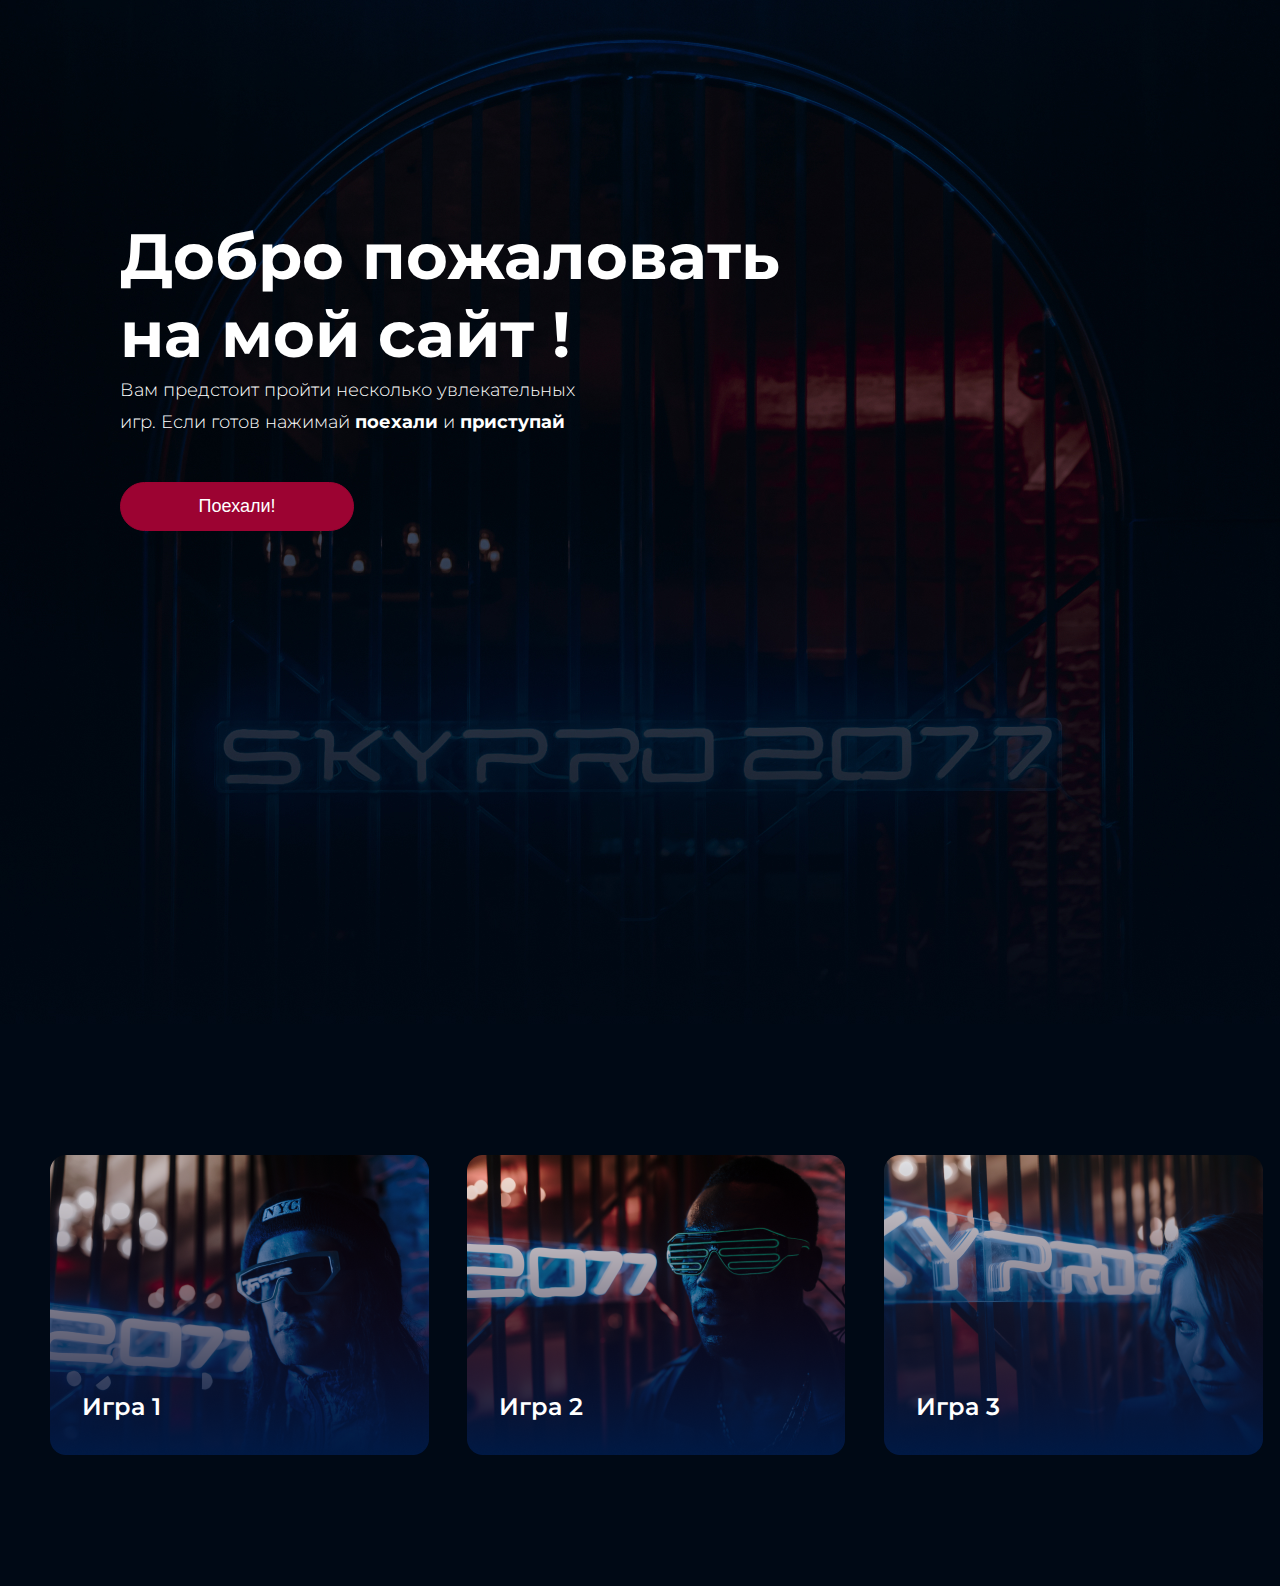
==== index.html @ 698741ef "Исправление ошибок" ====
<!DOCTYPE html>
<html lang="en">
<head>
    <meta charset="UTF-8">
    <meta http-equiv="X-UA-Compatible" content="IE=edge">
    <meta name="viewport" content="width=device-width, initial-scale=1.0">
    <link rel="preconnect" href="https://fonts.googleapis.com">
    <link rel="preconnect" href="https://fonts.gstatic.com" crossorigin>
    <link href="https://fonts.googleapis.com/css2?family=Montserrat:wght@400;500;600&display=swap" rel="stylesheet">
    <link rel="stylesheet" href="style.css">
    <title>Game</title>
</head>
<body>
    <div class="top center">
        <h1 class="top_title">
            Добро пожаловать <br> на мой сайт !
        </h1>
        <p class="top_discription">
            Вам предстоит пройти несколько увлекательных игр. Если готов нажимай <span class="top_discription_fat">поехали</span> и <span class="top_discription_fat">приступай</span>
        </p>    
        <button type="submit" class="top_button">
            <a class="top_button_link" href="#games">Поехали!</a>
        </button>
    </div>
    <div class="center game">
        <a name="games"></a>
        <div class="game_content img1">
            <div class="game_name">Игра 1</div>
            <a class="game_image" href="#"><picture>
                <source srcset="images/mgame1.png" media="(max-width: 920px)" alt="Игра 1">
                <img src="images/game1.png" alt="Игра 1">
            </picture></a>
        </div>
        <div class="game_content">
            <div class="game_name img2">Игра 2</div>
            <a class="game_image" href="#"><picture>
                <source srcset="images/mgame2.png" media="(max-width: 920px)" alt="Игра 2">
                <img src="images/game2.png" alt="Игра 2">
            </picture></a>
        </div>
        <div class="game_content img3">
            <div class="game_name">Игра 3</div>
            <a class="game_image" href="#"><picture>
                <source srcset="images/mgame3.png" media="(max-width: 920px)" alt="Игра 3">
                <img src="images/game3.png" alt="Игра 3">
            </picture></a>
        </div>
    </div>
</body>
</html>
<a href=""></a>
---- style.css ----
* {
  margin: 0;
  padding: 0;
}

.center {
  padding-left: calc(50% - 720px);
  padding-right: calc(50% - 720px);
}

body {
  font-family: Montserrat;
  background-color: #000915;
}

.top {
  background-image: url(images/back.jpg);
  background-repeat: no-repeat;
  background-position: center;
  background-size: cover;
  height: 1024px;
}
.top_title {
  color: #FFF;
  font-size: 64px;
  font-style: normal;
  font-weight: 700;
  line-height: normal;
  height: 125.007px;
  padding-top: 217px;
  padding-left: 120px;
  width: 788px;
}
.top_discription {
  color: #FFF;
  width: 481px;
  font-family: Montserrat;
  font-size: 18px;
  font-style: normal;
  font-weight: 300;
  line-height: 32px; /* 177.778% */
  padding-top: 32px;
  padding-left: 120px;
}
.top_discription_fat {
  color: #FFF;
  font-size: 18px;
  font-style: normal;
  font-weight: 700;
  line-height: 32px;
}
.top_button {
  border-radius: 30px;
  background: #9C0332;
  border: 1px solid #9C0332;
  width: 234.063px;
  height: 48.603px;
  margin-top: 44px;
  margin-left: 120px;
  color: #FFF;
  font-size: 18px;
  font-style: normal;
  font-weight: 400;
  line-height: normal;
}
.top_button_link {
  display: block;
  color: #FFF;
  text-decoration: none;
}
.top_button:hover {
  border-radius: 30px;
  border: 3px solid #44D2FF;
}

.game {
  background: #000915;
  height: 100%;
  display: flex;
  justify-content: center;
  flex-wrap: wrap;
  gap: 32px;
}
.game_content {
  border: 3px solid #000915;
  margin-top: 128px;
  position: relative;
  height: 300px;
  width: 379px;
  flex-shrink: 0;
  margin-bottom: 128px;
}
.game_content:hover {
  border-radius: 16px;
  border: 3px solid #44D2FF;
}
.game_name {
  position: absolute;
  bottom: 32px;
  left: 32px;
  color: #FFF;
  font-size: 24px;
  font-style: normal;
  font-weight: 600;
  line-height: 32px; /* 133.333% */
}

@media (max-width: 920px) {
  .top {
    justify-content: center;
    display: flex;
    flex-direction: column;
    align-items: center;
    height: 735px;
  }
  .top_title {
    display: flex;
    width: 343px;
    height: 77.436px;
    flex-direction: column;
    justify-content: center;
    flex-shrink: 0;
    color: #FFF;
    text-align: center;
    font-size: 32px;
    font-style: normal;
    font-weight: 700;
    line-height: normal;
    padding-left: 16px;
    padding-top: 238px;
  }
  .top_discription {
    width: 343px;
    color: #FFF;
    text-align: center;
    font-size: 14px;
    font-style: normal;
    font-weight: 300;
    line-height: 22px; /* 157.143% */
    padding-left: 16px;
  }
  .top_discription_fat {
    color: #FFF;
    font-size: 14px;
    font-style: normal;
    font-weight: 700;
    line-height: 22px;
  }
  .top_button {
    margin-left: 0px;
    margin-bottom: 238px;
  }
  .game {
    margin-top: 128px;
    display: flex;
    justify-content: center;
    flex-wrap: wrap;
    gap: 16px;
    margin-bottom: 127px;
  }
  .game_content {
    margin-bottom: 0px;
    margin-top: 0px;
    margin-left: 16px;
    margin-right: 16px;
    width: 343px;
    height: 300px;
  }
  .game_image {
    width: 343px;
    height: 300px;
    flex-shrink: 0;
  }
}/*# sourceMappingURL=style.css.map */
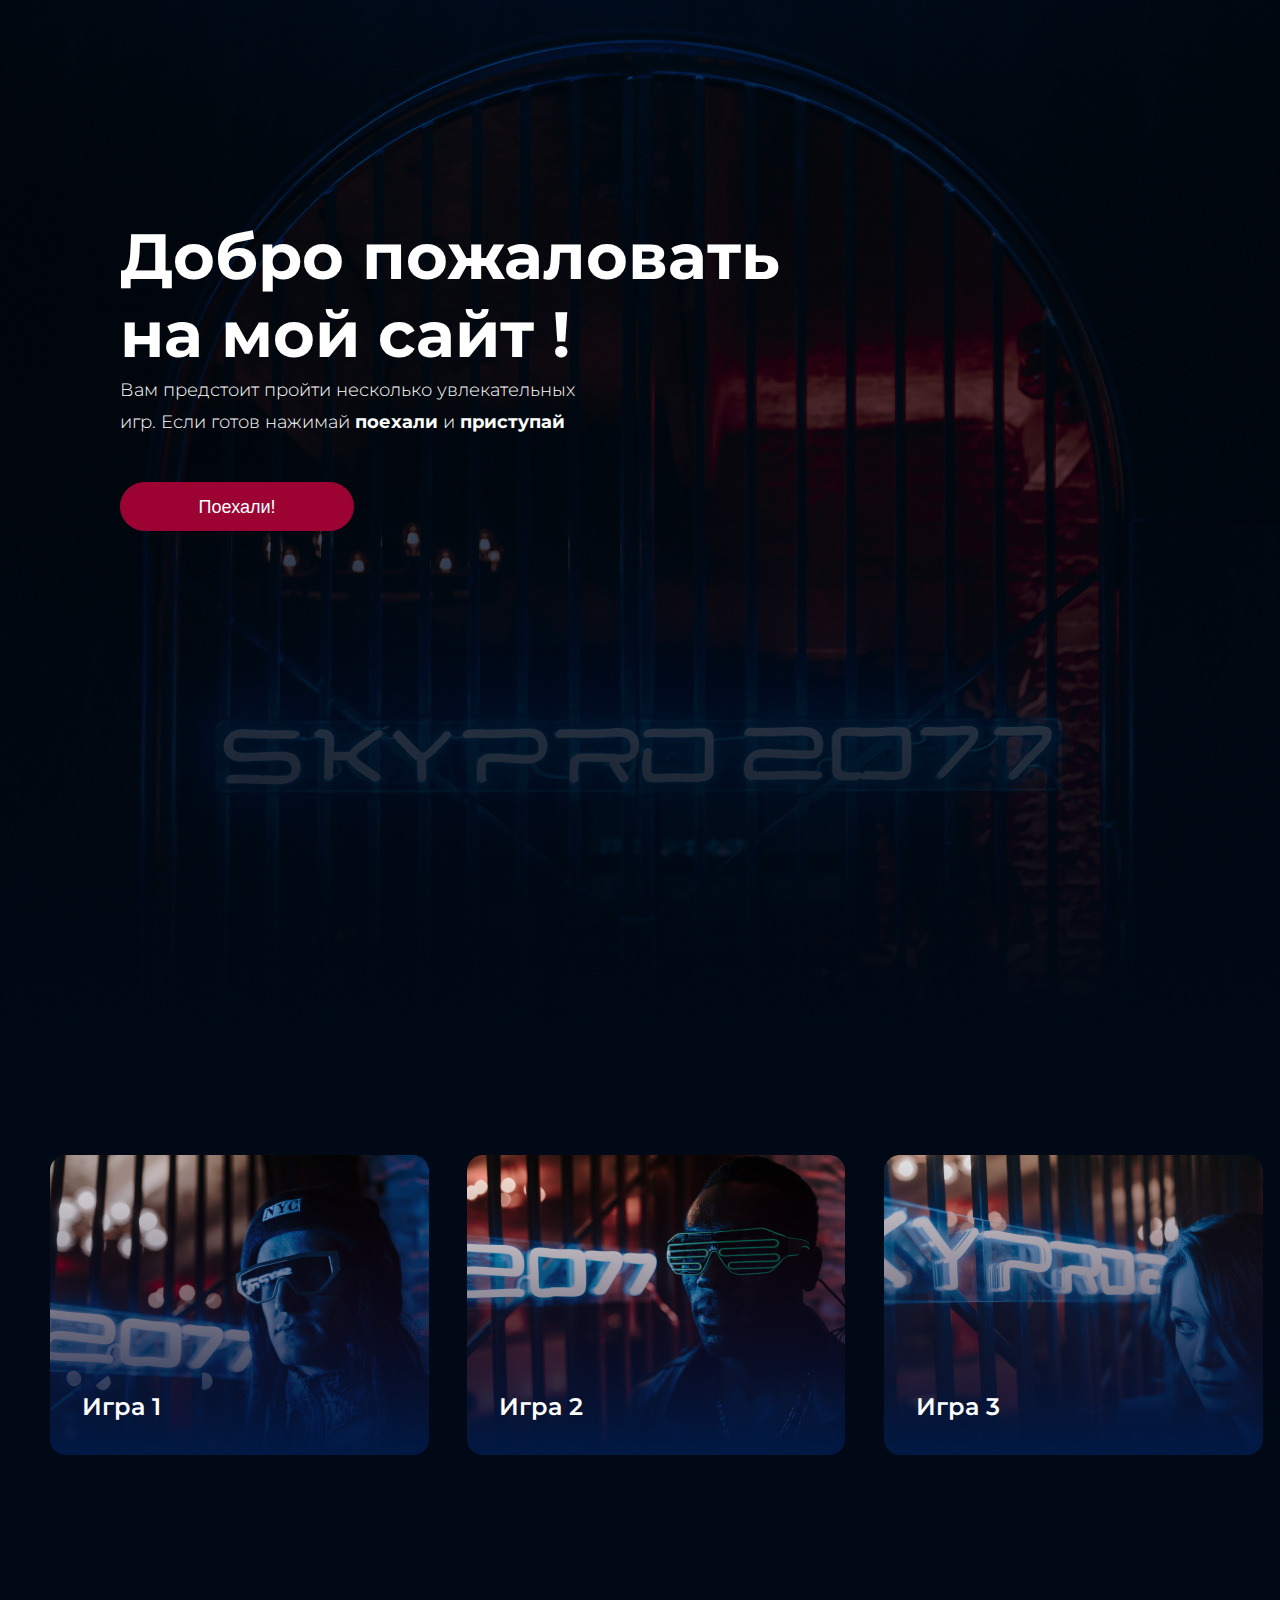
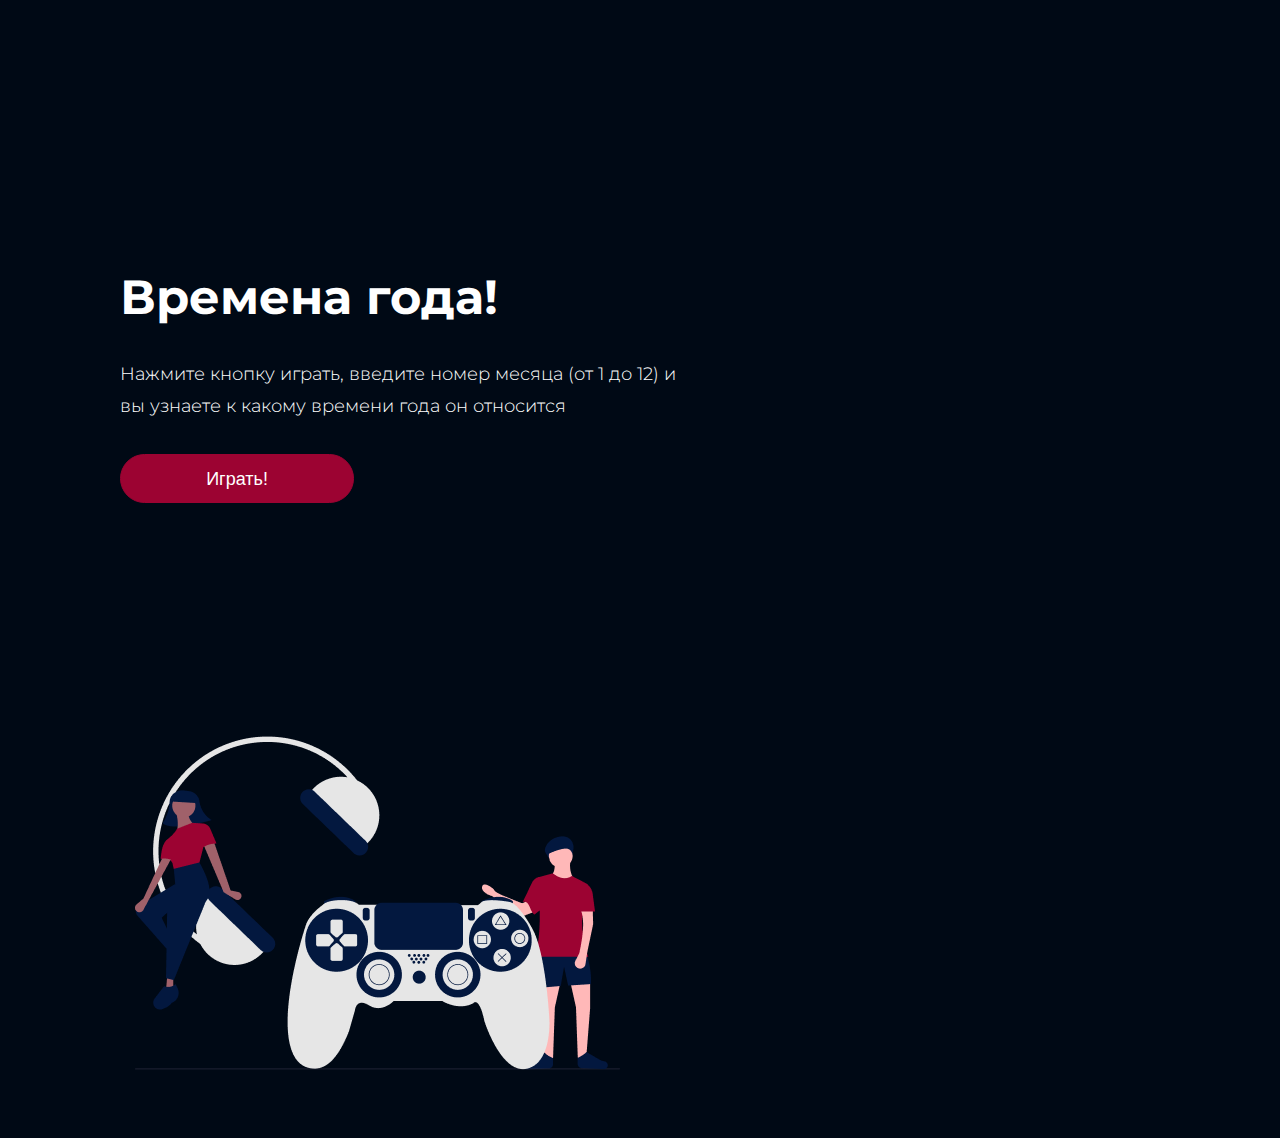
==== commit 3a1d79e0: "Первая часть ДЗ" ====
--- a/index.html
+++ b/index.html
@@ -26,26 +26,43 @@
         <a name="games"></a>
         <div class="game_content img1">
             <div class="game_name">Игра 1</div>
-            <a class="game_image" href="#"><picture>
-                <source srcset="images/mgame1.png" media="(max-width: 920px)" alt="Игра 1">
+            <a class="game_image" href="#seasons"><picture>
+                <source srcset="images/mgame1.png" media="(max-width: 700px)" alt="Игра 1">
                 <img src="images/game1.png" alt="Игра 1">
             </picture></a>
         </div>
         <div class="game_content">
             <div class="game_name img2">Игра 2</div>
             <a class="game_image" href="#"><picture>
-                <source srcset="images/mgame2.png" media="(max-width: 920px)" alt="Игра 2">
+                <source srcset="images/mgame2.png" media="(max-width: 700px)" alt="Игра 2">
                 <img src="images/game2.png" alt="Игра 2">
             </picture></a>
         </div>
         <div class="game_content img3">
             <div class="game_name">Игра 3</div>
             <a class="game_image" href="#"><picture>
-                <source srcset="images/mgame3.png" media="(max-width: 920px)" alt="Игра 3">
+                <source srcset="images/mgame3.png" media="(max-width: 700px)" alt="Игра 3">
                 <img src="images/game3.png" alt="Игра 3">
             </picture></a>
         </div>
     </div>
+    <div class="seasons center">
+        <a name="seasons"></a>
+        <div class="seasons_text">
+            <h1 class="seasons_text_title"> Времена года! </h1>
+            <p class="seasons_text_discription"> Нажмите кнопку играть, введите номер месяца (от 1 до 12) и вы узнаете к какому времени года он относится </p>
+            <button type="submit" class="seasons_text_button" onclick="seasons()">
+                <a class="seasons_text_button_link" >Играть!</a>
+            </button>
+        </div>
+        <div class="seasons_image">
+            <picture>
+                <source srcset="images/mseasonsgame.png" media="(max-width: 700px)" alt="Времена года">
+                <img src="images/seasonsgame.png" alt="Времена года">
+            </picture>
+        </div>
+    </div>
+    <script src="seasons.js"></script> 
 </body>
 </html>
 <a href=""></a>--- a/style.css
+++ b/style.css
@@ -64,13 +64,13 @@
   line-height: normal;
 }
 .top_button_link {
-  display: block;
   color: #FFF;
   text-decoration: none;
-}
-.top_button:hover {
-  border-radius: 30px;
-  border: 3px solid #44D2FF;
+  height: 48.603px;
+  cursor: url("images/cours.svg"), auto;
+  display: flex;
+  align-items: center;
+  justify-content: center;
 }
 
 .game {
@@ -104,7 +104,72 @@
   font-weight: 600;
   line-height: 32px; /* 133.333% */
 }
-
+.game_image {
+  cursor: url("images/cours.svg"), auto;
+}
+
+.seasons {
+  display: flex;
+  flex-wrap: wrap;
+  height: 800px;
+}
+.seasons_text {
+  display: flex;
+  flex-direction: column;
+  gap: 32px;
+  width: 584px;
+  padding-left: 120px;
+}
+.seasons_text_title {
+  color: #FFF;
+  font-size: 48px;
+  font-style: normal;
+  font-weight: 700;
+  line-height: normal;
+  padding-top: 282px;
+}
+.seasons_text_discription {
+  color: #FFF;
+  font-size: 18px;
+  font-style: normal;
+  font-weight: 300;
+  line-height: 32px; /* 177.778% */
+}
+.seasons_text_button {
+  border-radius: 30px;
+  background: #9C0332;
+  border: 1px solid #9C0332;
+  width: 234.063px;
+  height: 48.603px;
+  color: #FFF;
+  font-size: 18px;
+  font-style: normal;
+  font-weight: 400;
+  line-height: normal;
+}
+.seasons_text_button_link {
+  color: #FFF;
+  text-decoration: none;
+  height: 48.603px;
+  cursor: url("images/cours.svg"), auto;
+  display: flex;
+  align-items: center;
+  justify-content: center;
+}
+.seasons_image {
+  padding-top: 233px;
+  padding-left: 135px;
+  padding-bottom: 64px;
+}
+
+@media (max-width: 700px) {
+  .top {
+    background-image: url(images/mback.png);
+    background-repeat: no-repeat;
+    background-position: center;
+    background-size: cover;
+  }
+}
 @media (max-width: 920px) {
   .top {
     justify-content: center;
@@ -171,4 +236,43 @@
     height: 300px;
     flex-shrink: 0;
   }
+  .seasons {
+    height: 653px;
+    display: flex;
+    flex-wrap: nowrap;
+    align-items: center;
+    flex-direction: column;
+  }
+  .seasons_text {
+    display: flex;
+    flex-direction: column;
+    align-items: center;
+    padding-left: 0px;
+    width: 343px;
+  }
+  .seasons_text_title {
+    padding-top: 64px;
+    color: #FFF;
+    text-align: center;
+    font-size: 32px;
+    font-style: normal;
+    font-weight: 700;
+    line-height: normal;
+  }
+  .seasons_text_discription {
+    color: #FFF;
+    text-align: center;
+    font-size: 14px;
+    font-style: normal;
+    font-weight: 300;
+    line-height: 22px; /* 157.143% */
+  }
+  .seasons_image {
+    display: flex;
+    width: 100vw;
+    padding-left: 16px;
+    padding-top: 64px;
+    padding-bottom: 85px;
+    justify-content: center;
+  }
 }/*# sourceMappingURL=style.css.map */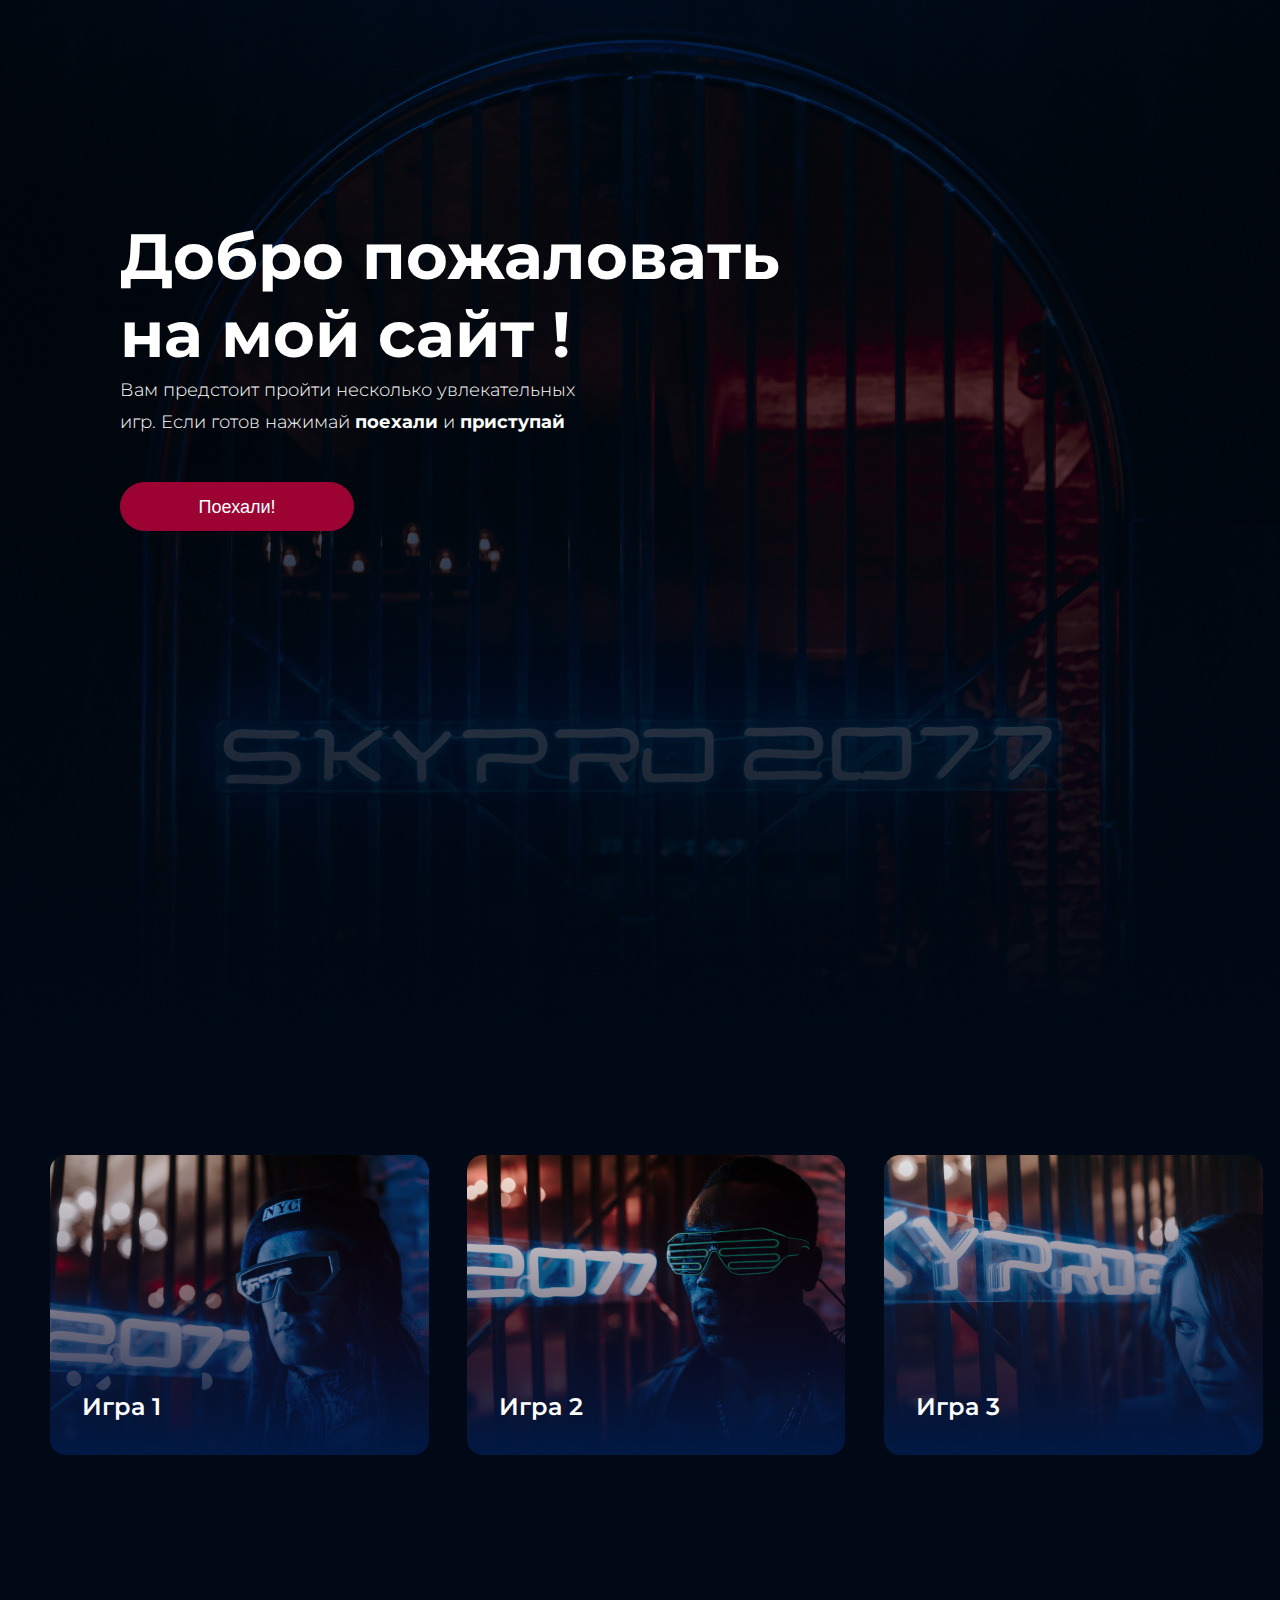
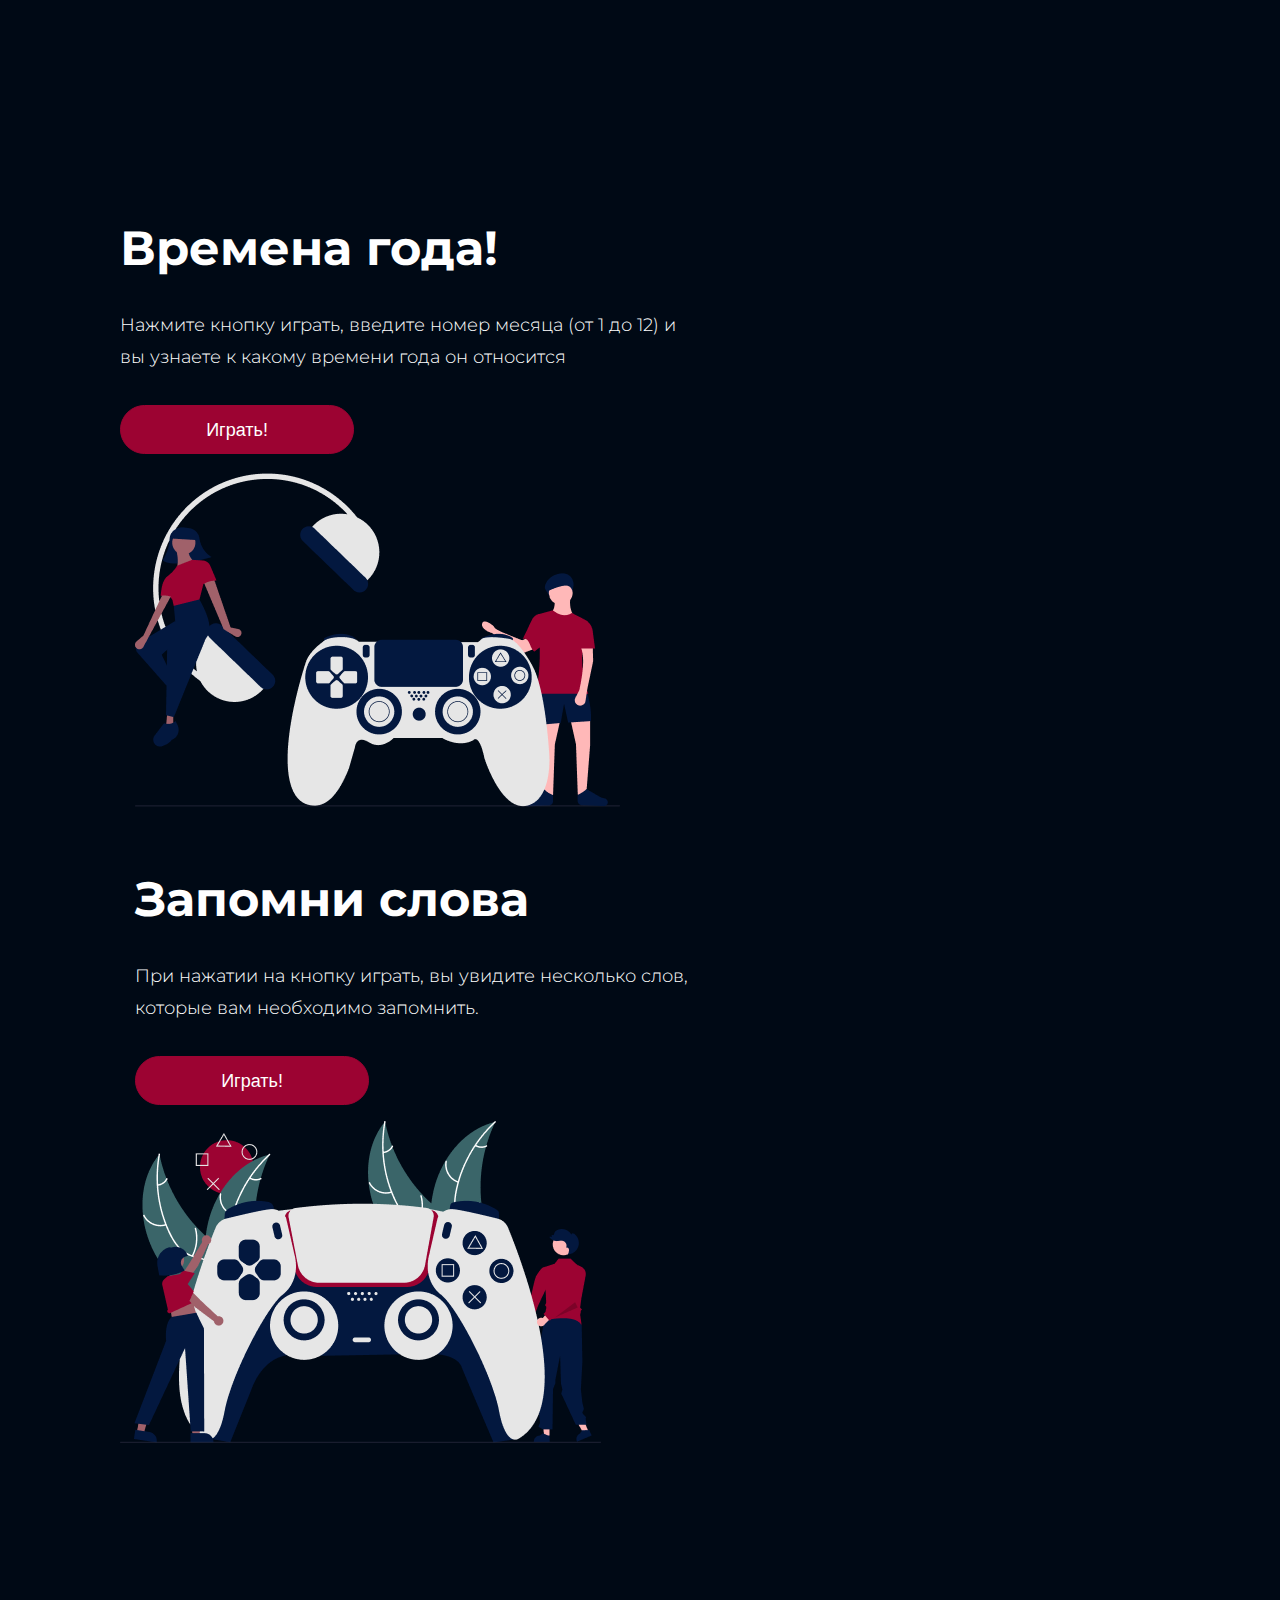
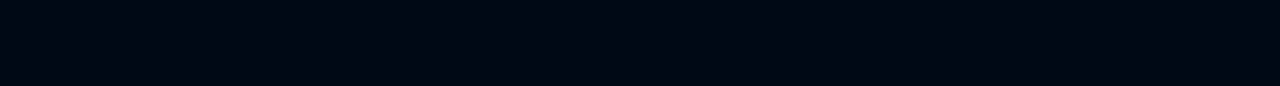
==== commit 3d5da257: "Домашняя работа" ====
--- a/index.html
+++ b/index.html
@@ -33,7 +33,7 @@
         </div>
         <div class="game_content">
             <div class="game_name img2">Игра 2</div>
-            <a class="game_image" href="#"><picture>
+            <a class="game_image" href="#words"><picture>
                 <source srcset="images/mgame2.png" media="(max-width: 700px)" alt="Игра 2">
                 <img src="images/game2.png" alt="Игра 2">
             </picture></a>
@@ -57,12 +57,27 @@
         </div>
         <div class="seasons_image">
             <picture>
-                <source srcset="images/mseasonsgame.png" media="(max-width: 700px)" alt="Времена года">
+                <source srcset="images/mseasonsgame.png" media="(max-width: 920px)" alt="Времена года">
                 <img src="images/seasonsgame.png" alt="Времена года">
             </picture>
+        </div>
+    </div>
+    <div class="words center">
+        <a name="words"></a>
+        <div class="words_image">
+            <picture>
+                <source srcset="images/mwords.png" media="(max-width: 920px)" alt="Времена года">
+                <img src="images/words.png" alt="Времена года">
+            </picture>
+        </div>
+        <div class="words_text">
+            <h1 class="words_text_title"> Запомни слова </h1>
+            <p class="words_text_discription"> При нажатии на кнопку играть, вы увидите несколько слов, которые вам необходимо запомнить. </p>
+            <button type="submit" class="words_text_button">
+                <a class="words_text_button_link" >Играть!</a>
+            </button>
         </div>
     </div>
     <script src="seasons.js"></script> 
 </body>
 </html>
-<a href=""></a>--- a/style.css
+++ b/style.css
@@ -109,9 +109,12 @@
 }
 
 .seasons {
+  box-sizing: border-box;
   display: flex;
   flex-wrap: wrap;
   height: 800px;
+  padding-top: 233px;
+  row-gap: 16px;
 }
 .seasons_text {
   display: flex;
@@ -126,7 +129,6 @@
   font-style: normal;
   font-weight: 700;
   line-height: normal;
-  padding-top: 282px;
 }
 .seasons_text_discription {
   color: #FFF;
@@ -157,9 +159,65 @@
   justify-content: center;
 }
 .seasons_image {
-  padding-top: 233px;
+  padding-top: 3px;
   padding-left: 135px;
   padding-bottom: 64px;
+}
+
+.words {
+  box-sizing: border-box;
+  height: 100vh;
+  display: flex;
+  flex-wrap: wrap-reverse;
+  row-gap: 16px;
+  padding-top: 239px;
+  padding-bottom: 239px;
+}
+.words_image {
+  padding-left: 120px;
+}
+.words_text {
+  width: 588px;
+  padding-left: 135px;
+  display: flex;
+  flex-direction: column;
+  gap: 32px;
+  padding-top: 43px;
+}
+.words_text_title {
+  color: #FFF;
+  font-size: 48px;
+  font-style: normal;
+  font-weight: 700;
+  line-height: normal;
+}
+.words_text_discription {
+  color: #FFF;
+  font-size: 18px;
+  font-style: normal;
+  font-weight: 300;
+  line-height: 32px; /* 177.778% */
+}
+.words_text_button {
+  border-radius: 30px;
+  background: #9C0332;
+  border: 1px solid #9C0332;
+  width: 234.063px;
+  height: 48.603px;
+  color: #FFF;
+  font-size: 18px;
+  font-style: normal;
+  font-weight: 400;
+  line-height: normal;
+}
+.words_text_button_link {
+  color: #FFF;
+  text-decoration: none;
+  height: 48.603px;
+  cursor: url("images/cours.svg"), auto;
+  display: flex;
+  align-items: center;
+  justify-content: center;
 }
 
 @media (max-width: 700px) {
@@ -242,6 +300,8 @@
     flex-wrap: nowrap;
     align-items: center;
     flex-direction: column;
+    padding-top: 51px;
+    row-gap: 0px;
   }
   .seasons_text {
     display: flex;
@@ -251,7 +311,6 @@
     width: 343px;
   }
   .seasons_text_title {
-    padding-top: 64px;
     color: #FFF;
     text-align: center;
     font-size: 32px;
@@ -275,4 +334,38 @@
     padding-bottom: 85px;
     justify-content: center;
   }
+  .words {
+    display: flex;
+    height: 653px;
+    padding-bottom: 90px;
+    justify-content: center;
+  }
+  .words_text {
+    width: 343px;
+    padding-left: 0px;
+    align-items: center;
+  }
+  .words_text_title {
+    color: #FFF;
+    text-align: center;
+    font-size: 32px;
+    font-style: normal;
+    font-weight: 700;
+    line-height: normal;
+  }
+  .words_text_discription {
+    color: #FFF;
+    text-align: center;
+    font-size: 14px;
+    font-style: normal;
+    font-weight: 300;
+    line-height: 22px; /* 157.143% */
+  }
+  .words_image {
+    display: flex;
+    width: 100vw;
+    justify-content: center;
+    padding-left: 0px;
+    padding-top: 48px;
+  }
 }/*# sourceMappingURL=style.css.map */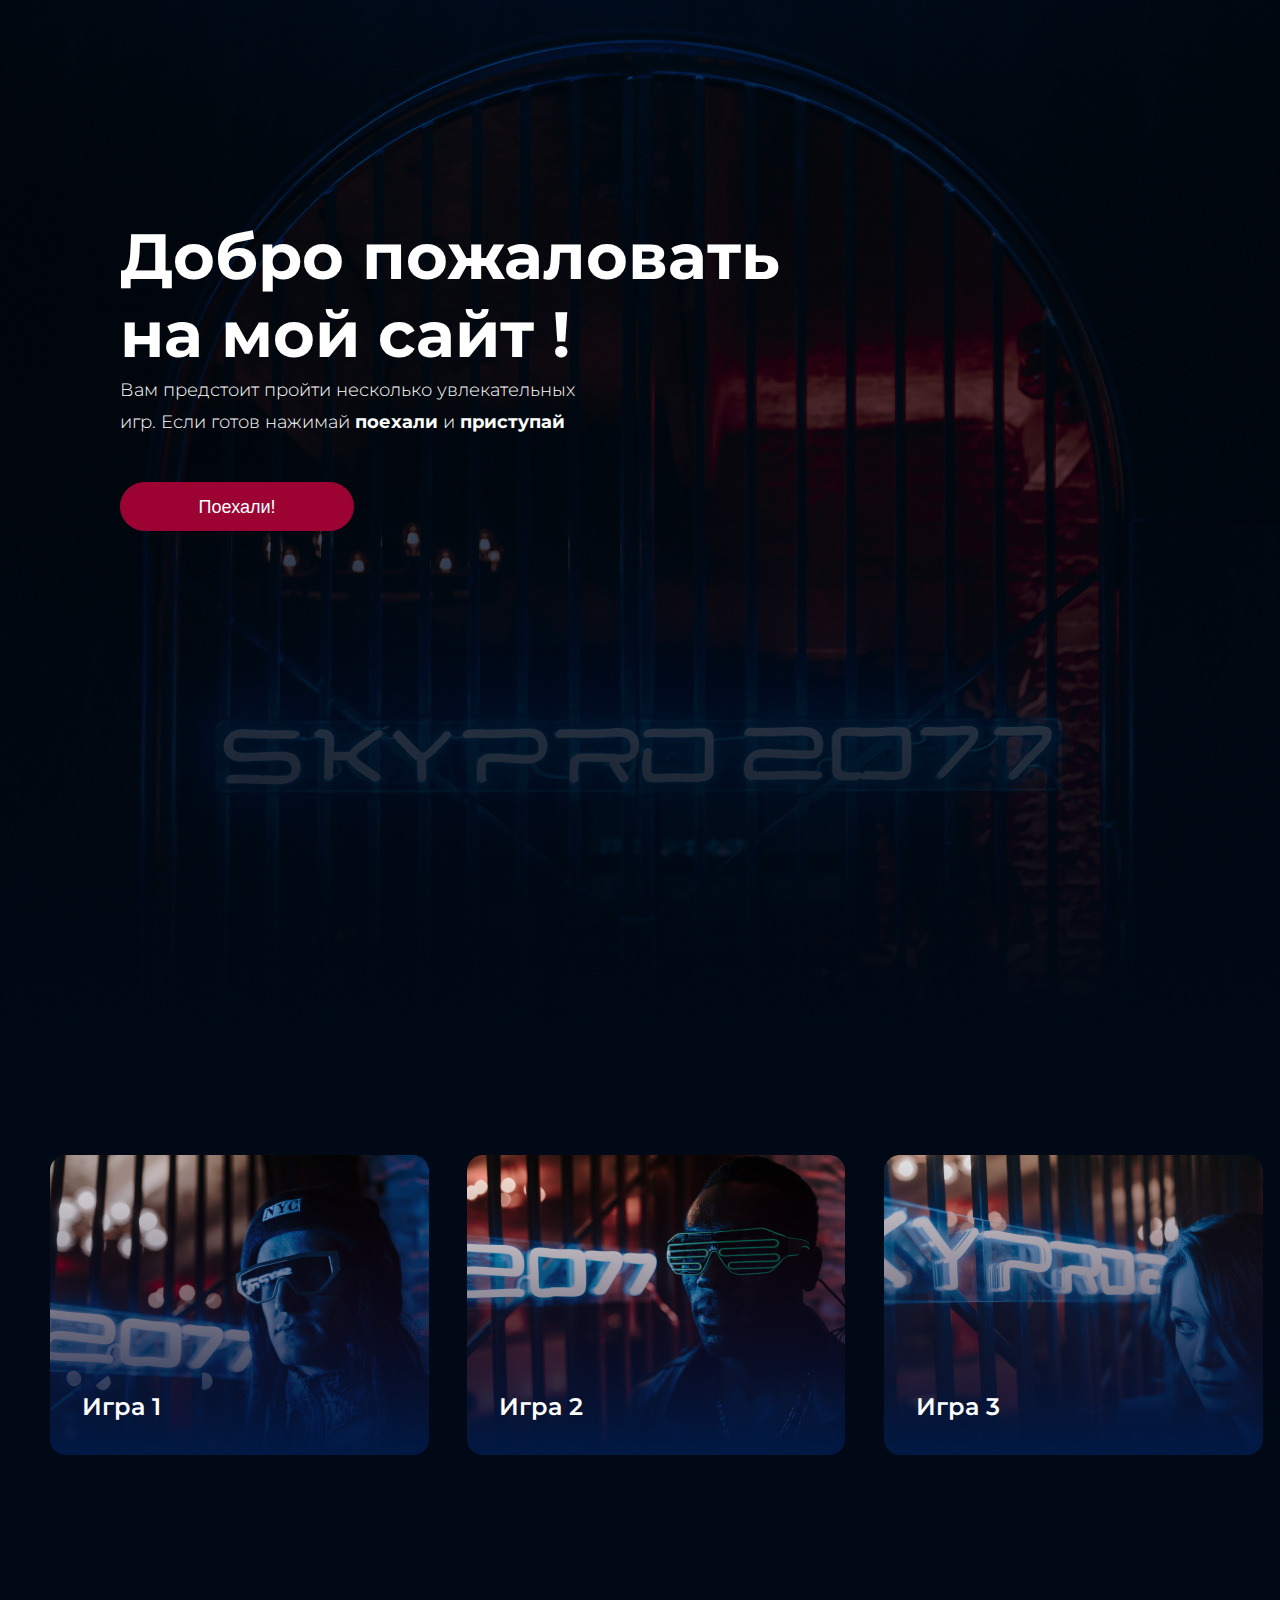
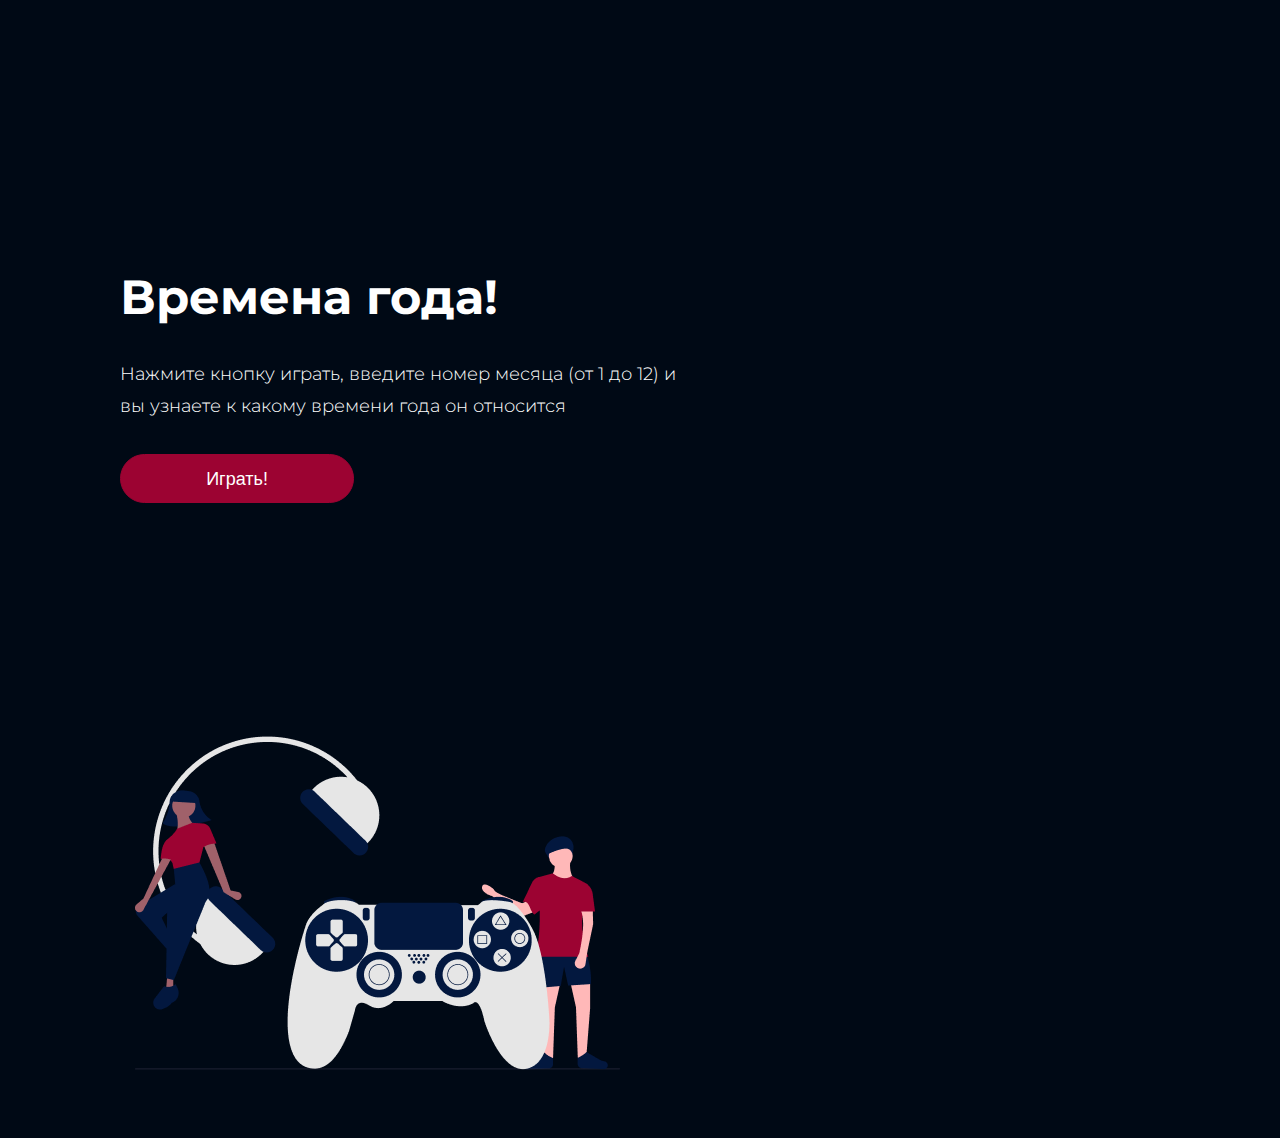
==== commit e1e9d3be: "Merge pull request #5 from redbullychev/hw-5" ====
--- a/index.html
+++ b/index.html
@@ -33,7 +33,7 @@
         </div>
         <div class="game_content">
             <div class="game_name img2">Игра 2</div>
-            <a class="game_image" href="#words"><picture>
+            <a class="game_image" href="#"><picture>
                 <source srcset="images/mgame2.png" media="(max-width: 700px)" alt="Игра 2">
                 <img src="images/game2.png" alt="Игра 2">
             </picture></a>
@@ -57,27 +57,12 @@
         </div>
         <div class="seasons_image">
             <picture>
-                <source srcset="images/mseasonsgame.png" media="(max-width: 920px)" alt="Времена года">
+                <source srcset="images/mseasonsgame.png" media="(max-width: 700px)" alt="Времена года">
                 <img src="images/seasonsgame.png" alt="Времена года">
             </picture>
-        </div>
-    </div>
-    <div class="words center">
-        <a name="words"></a>
-        <div class="words_image">
-            <picture>
-                <source srcset="images/mwords.png" media="(max-width: 920px)" alt="Времена года">
-                <img src="images/words.png" alt="Времена года">
-            </picture>
-        </div>
-        <div class="words_text">
-            <h1 class="words_text_title"> Запомни слова </h1>
-            <p class="words_text_discription"> При нажатии на кнопку играть, вы увидите несколько слов, которые вам необходимо запомнить. </p>
-            <button type="submit" class="words_text_button">
-                <a class="words_text_button_link" >Играть!</a>
-            </button>
         </div>
     </div>
     <script src="seasons.js"></script> 
 </body>
 </html>
+<a href=""></a>--- a/style.css
+++ b/style.css
@@ -109,12 +109,9 @@
 }
 
 .seasons {
-  box-sizing: border-box;
   display: flex;
   flex-wrap: wrap;
   height: 800px;
-  padding-top: 233px;
-  row-gap: 16px;
 }
 .seasons_text {
   display: flex;
@@ -129,6 +126,7 @@
   font-style: normal;
   font-weight: 700;
   line-height: normal;
+  padding-top: 282px;
 }
 .seasons_text_discription {
   color: #FFF;
@@ -159,65 +157,9 @@
   justify-content: center;
 }
 .seasons_image {
-  padding-top: 3px;
+  padding-top: 233px;
   padding-left: 135px;
   padding-bottom: 64px;
-}
-
-.words {
-  box-sizing: border-box;
-  height: 100vh;
-  display: flex;
-  flex-wrap: wrap-reverse;
-  row-gap: 16px;
-  padding-top: 239px;
-  padding-bottom: 239px;
-}
-.words_image {
-  padding-left: 120px;
-}
-.words_text {
-  width: 588px;
-  padding-left: 135px;
-  display: flex;
-  flex-direction: column;
-  gap: 32px;
-  padding-top: 43px;
-}
-.words_text_title {
-  color: #FFF;
-  font-size: 48px;
-  font-style: normal;
-  font-weight: 700;
-  line-height: normal;
-}
-.words_text_discription {
-  color: #FFF;
-  font-size: 18px;
-  font-style: normal;
-  font-weight: 300;
-  line-height: 32px; /* 177.778% */
-}
-.words_text_button {
-  border-radius: 30px;
-  background: #9C0332;
-  border: 1px solid #9C0332;
-  width: 234.063px;
-  height: 48.603px;
-  color: #FFF;
-  font-size: 18px;
-  font-style: normal;
-  font-weight: 400;
-  line-height: normal;
-}
-.words_text_button_link {
-  color: #FFF;
-  text-decoration: none;
-  height: 48.603px;
-  cursor: url("images/cours.svg"), auto;
-  display: flex;
-  align-items: center;
-  justify-content: center;
 }
 
 @media (max-width: 700px) {
@@ -300,8 +242,6 @@
     flex-wrap: nowrap;
     align-items: center;
     flex-direction: column;
-    padding-top: 51px;
-    row-gap: 0px;
   }
   .seasons_text {
     display: flex;
@@ -311,6 +251,7 @@
     width: 343px;
   }
   .seasons_text_title {
+    padding-top: 64px;
     color: #FFF;
     text-align: center;
     font-size: 32px;
@@ -334,38 +275,4 @@
     padding-bottom: 85px;
     justify-content: center;
   }
-  .words {
-    display: flex;
-    height: 653px;
-    padding-bottom: 90px;
-    justify-content: center;
-  }
-  .words_text {
-    width: 343px;
-    padding-left: 0px;
-    align-items: center;
-  }
-  .words_text_title {
-    color: #FFF;
-    text-align: center;
-    font-size: 32px;
-    font-style: normal;
-    font-weight: 700;
-    line-height: normal;
-  }
-  .words_text_discription {
-    color: #FFF;
-    text-align: center;
-    font-size: 14px;
-    font-style: normal;
-    font-weight: 300;
-    line-height: 22px; /* 157.143% */
-  }
-  .words_image {
-    display: flex;
-    width: 100vw;
-    justify-content: center;
-    padding-left: 0px;
-    padding-top: 48px;
-  }
 }/*# sourceMappingURL=style.css.map */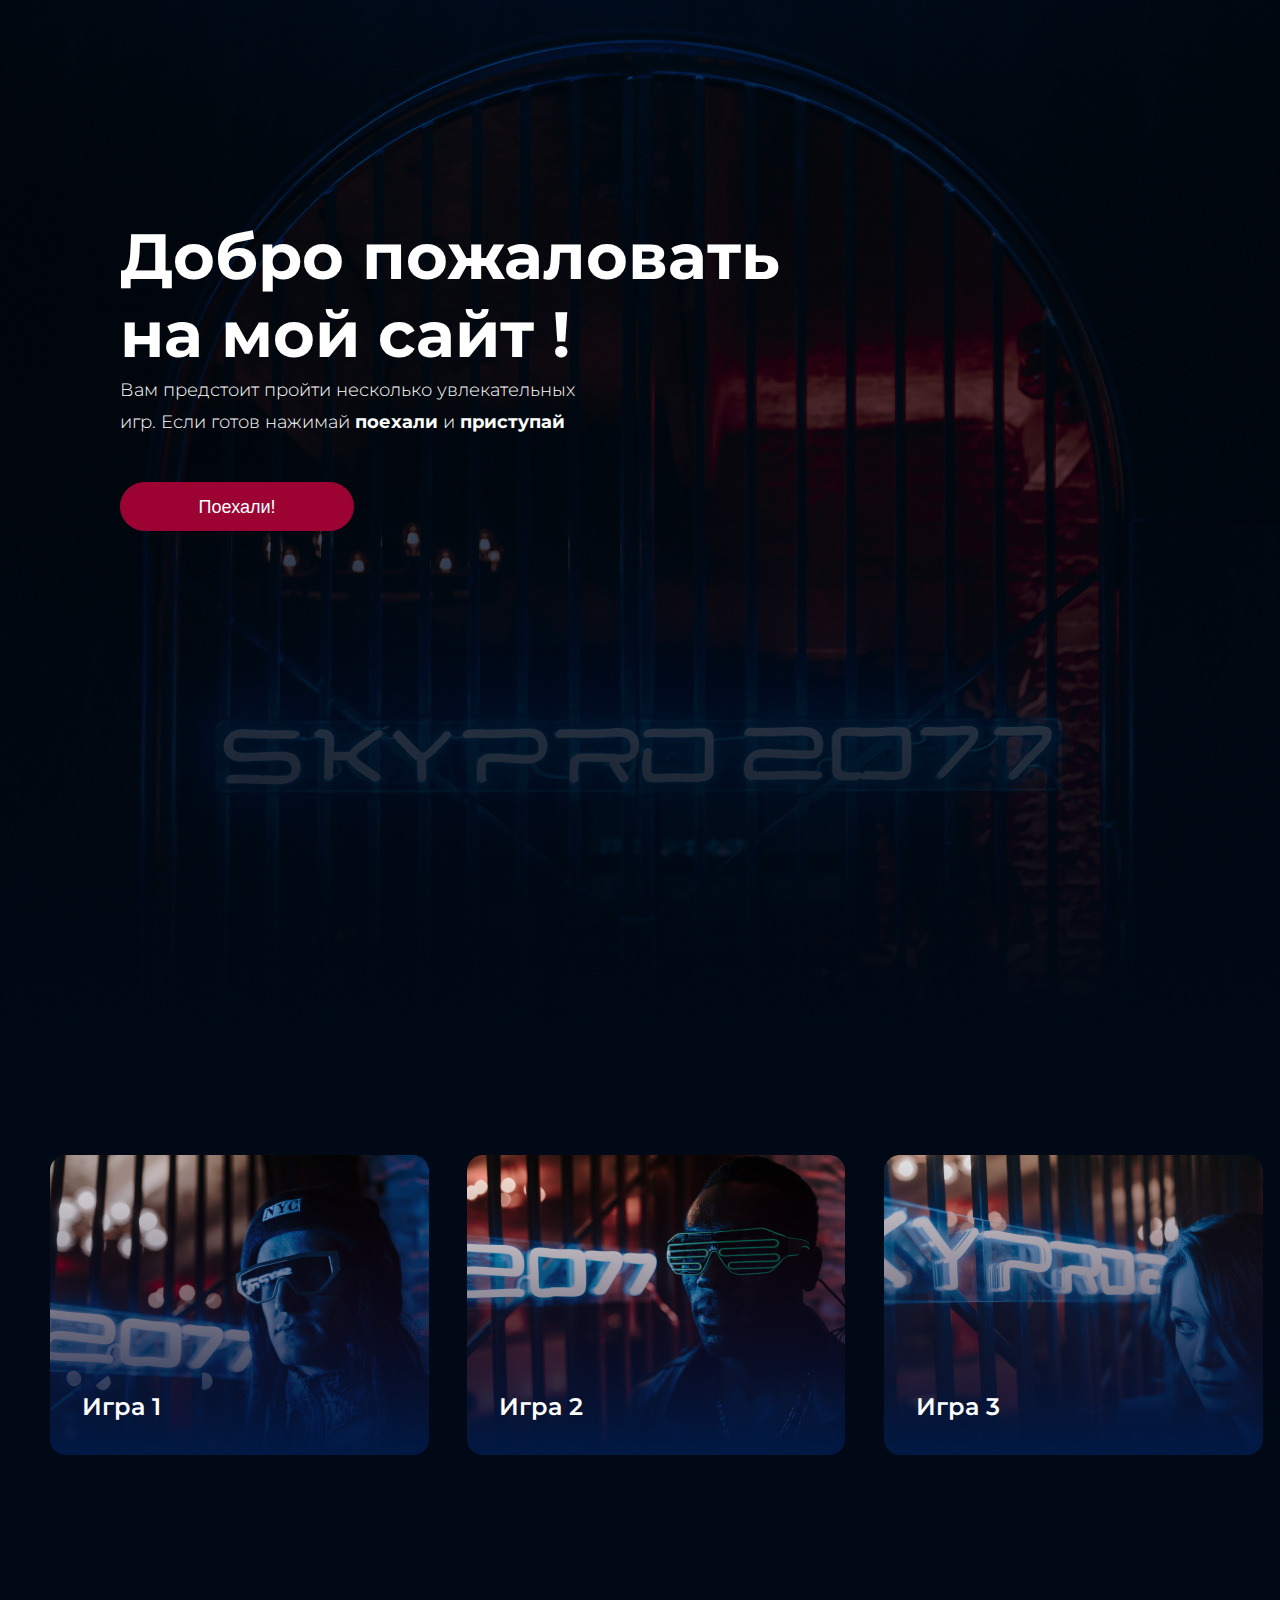
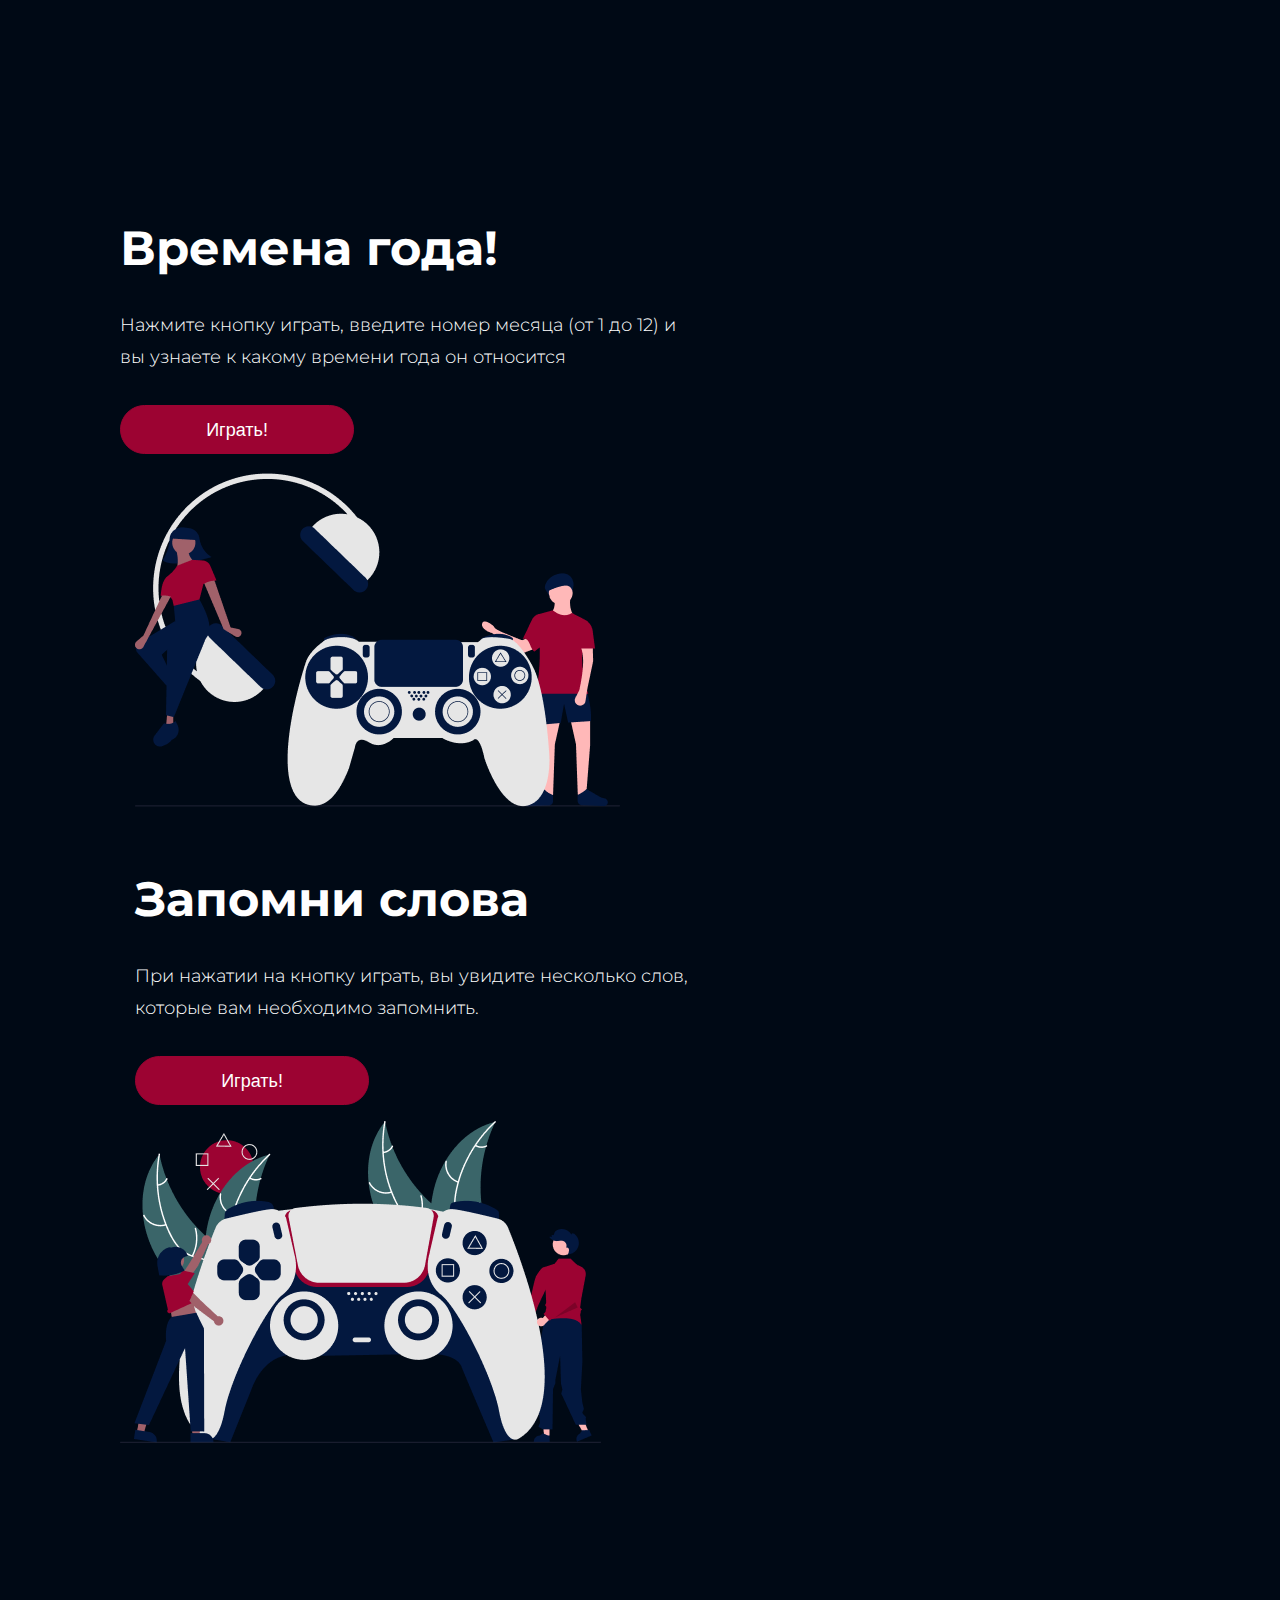
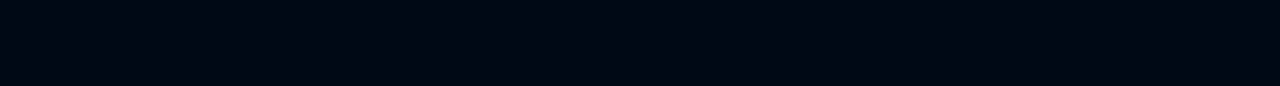
==== commit 63448154: "Merge pull request #6 from redbullychev/hw-6" ====
--- a/index.html
+++ b/index.html
@@ -33,7 +33,7 @@
         </div>
         <div class="game_content">
             <div class="game_name img2">Игра 2</div>
-            <a class="game_image" href="#"><picture>
+            <a class="game_image" href="#words"><picture>
                 <source srcset="images/mgame2.png" media="(max-width: 700px)" alt="Игра 2">
                 <img src="images/game2.png" alt="Игра 2">
             </picture></a>
@@ -57,12 +57,27 @@
         </div>
         <div class="seasons_image">
             <picture>
-                <source srcset="images/mseasonsgame.png" media="(max-width: 700px)" alt="Времена года">
+                <source srcset="images/mseasonsgame.png" media="(max-width: 920px)" alt="Времена года">
                 <img src="images/seasonsgame.png" alt="Времена года">
             </picture>
+        </div>
+    </div>
+    <div class="words center">
+        <a name="words"></a>
+        <div class="words_image">
+            <picture>
+                <source srcset="images/mwords.png" media="(max-width: 920px)" alt="Времена года">
+                <img src="images/words.png" alt="Времена года">
+            </picture>
+        </div>
+        <div class="words_text">
+            <h1 class="words_text_title"> Запомни слова </h1>
+            <p class="words_text_discription"> При нажатии на кнопку играть, вы увидите несколько слов, которые вам необходимо запомнить. </p>
+            <button type="submit" class="words_text_button">
+                <a class="words_text_button_link" >Играть!</a>
+            </button>
         </div>
     </div>
     <script src="seasons.js"></script> 
 </body>
 </html>
-<a href=""></a>--- a/style.css
+++ b/style.css
@@ -109,9 +109,12 @@
 }
 
 .seasons {
+  box-sizing: border-box;
   display: flex;
   flex-wrap: wrap;
   height: 800px;
+  padding-top: 233px;
+  row-gap: 16px;
 }
 .seasons_text {
   display: flex;
@@ -126,7 +129,6 @@
   font-style: normal;
   font-weight: 700;
   line-height: normal;
-  padding-top: 282px;
 }
 .seasons_text_discription {
   color: #FFF;
@@ -157,9 +159,65 @@
   justify-content: center;
 }
 .seasons_image {
-  padding-top: 233px;
+  padding-top: 3px;
   padding-left: 135px;
   padding-bottom: 64px;
+}
+
+.words {
+  box-sizing: border-box;
+  height: 100vh;
+  display: flex;
+  flex-wrap: wrap-reverse;
+  row-gap: 16px;
+  padding-top: 239px;
+  padding-bottom: 239px;
+}
+.words_image {
+  padding-left: 120px;
+}
+.words_text {
+  width: 588px;
+  padding-left: 135px;
+  display: flex;
+  flex-direction: column;
+  gap: 32px;
+  padding-top: 43px;
+}
+.words_text_title {
+  color: #FFF;
+  font-size: 48px;
+  font-style: normal;
+  font-weight: 700;
+  line-height: normal;
+}
+.words_text_discription {
+  color: #FFF;
+  font-size: 18px;
+  font-style: normal;
+  font-weight: 300;
+  line-height: 32px; /* 177.778% */
+}
+.words_text_button {
+  border-radius: 30px;
+  background: #9C0332;
+  border: 1px solid #9C0332;
+  width: 234.063px;
+  height: 48.603px;
+  color: #FFF;
+  font-size: 18px;
+  font-style: normal;
+  font-weight: 400;
+  line-height: normal;
+}
+.words_text_button_link {
+  color: #FFF;
+  text-decoration: none;
+  height: 48.603px;
+  cursor: url("images/cours.svg"), auto;
+  display: flex;
+  align-items: center;
+  justify-content: center;
 }
 
 @media (max-width: 700px) {
@@ -242,6 +300,8 @@
     flex-wrap: nowrap;
     align-items: center;
     flex-direction: column;
+    padding-top: 51px;
+    row-gap: 0px;
   }
   .seasons_text {
     display: flex;
@@ -251,7 +311,6 @@
     width: 343px;
   }
   .seasons_text_title {
-    padding-top: 64px;
     color: #FFF;
     text-align: center;
     font-size: 32px;
@@ -275,4 +334,38 @@
     padding-bottom: 85px;
     justify-content: center;
   }
+  .words {
+    display: flex;
+    height: 653px;
+    padding-bottom: 90px;
+    justify-content: center;
+  }
+  .words_text {
+    width: 343px;
+    padding-left: 0px;
+    align-items: center;
+  }
+  .words_text_title {
+    color: #FFF;
+    text-align: center;
+    font-size: 32px;
+    font-style: normal;
+    font-weight: 700;
+    line-height: normal;
+  }
+  .words_text_discription {
+    color: #FFF;
+    text-align: center;
+    font-size: 14px;
+    font-style: normal;
+    font-weight: 300;
+    line-height: 22px; /* 157.143% */
+  }
+  .words_image {
+    display: flex;
+    width: 100vw;
+    justify-content: center;
+    padding-left: 0px;
+    padding-top: 48px;
+  }
 }/*# sourceMappingURL=style.css.map */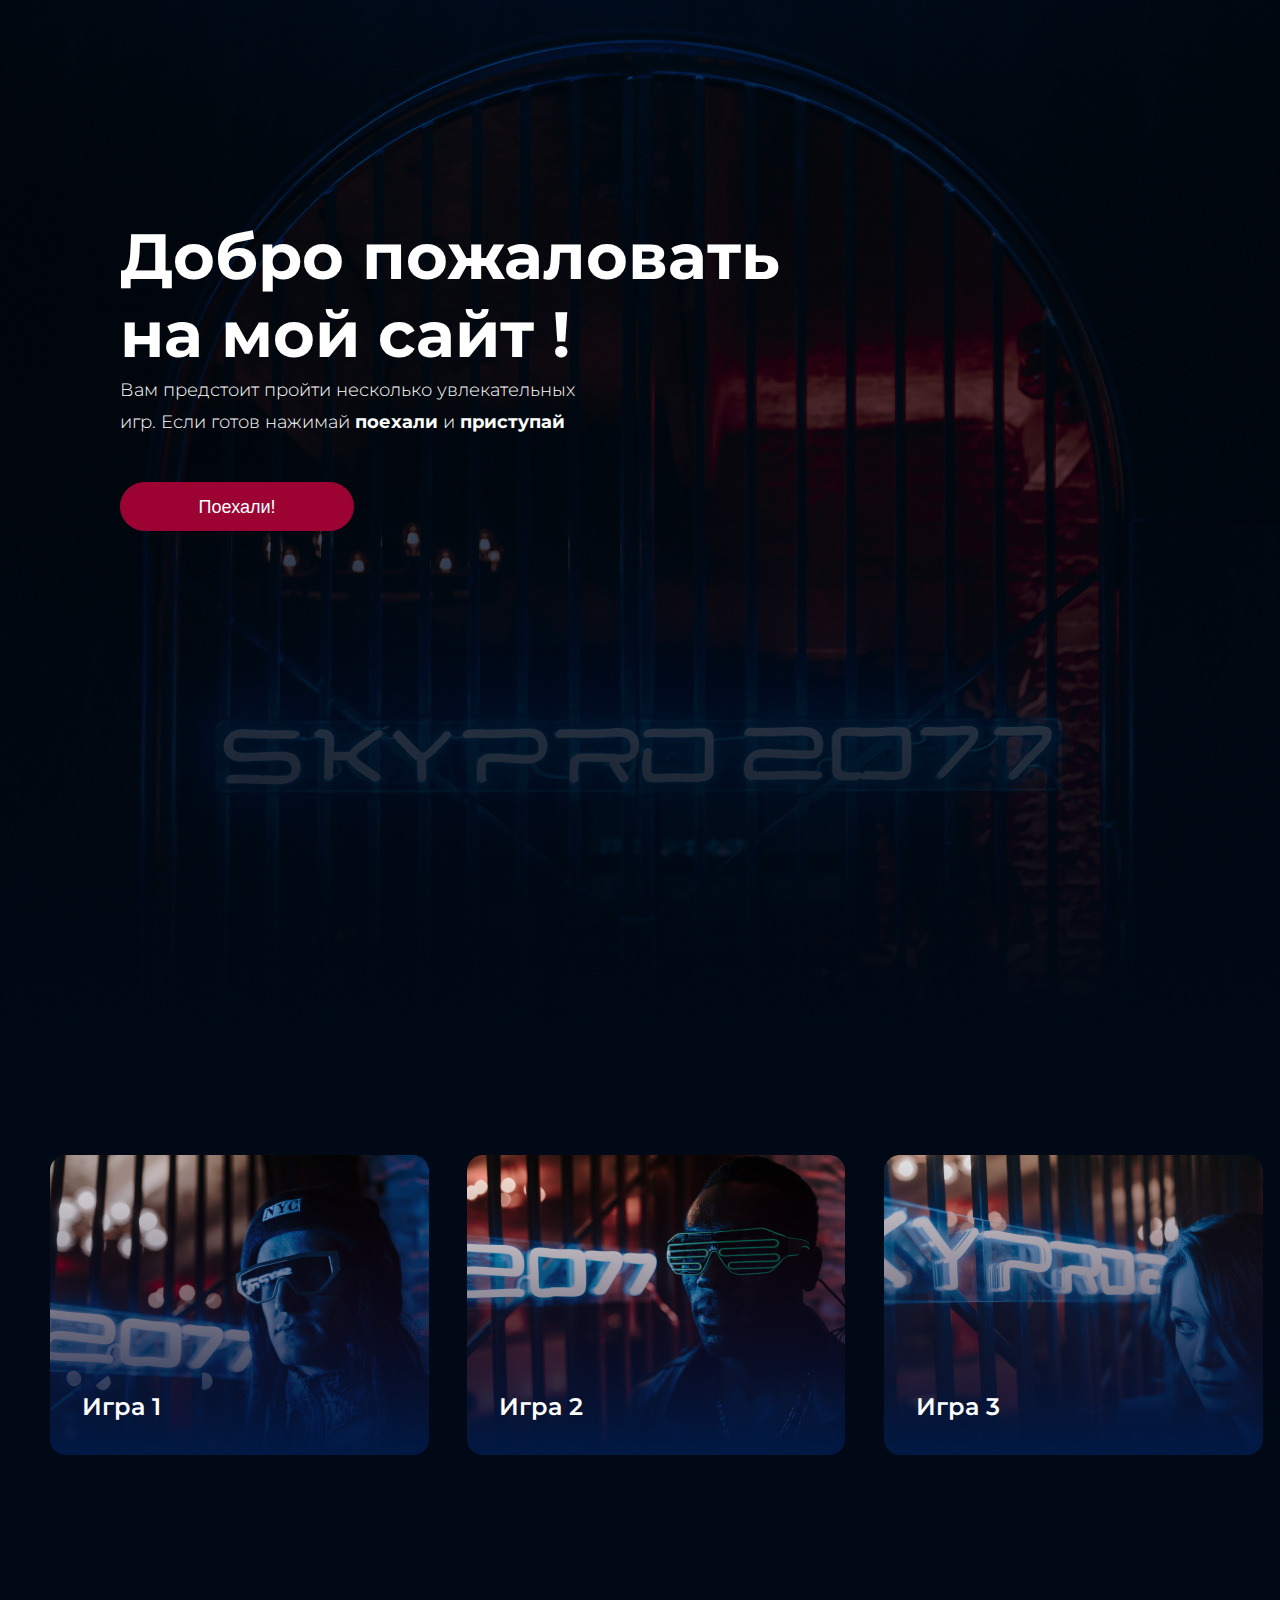
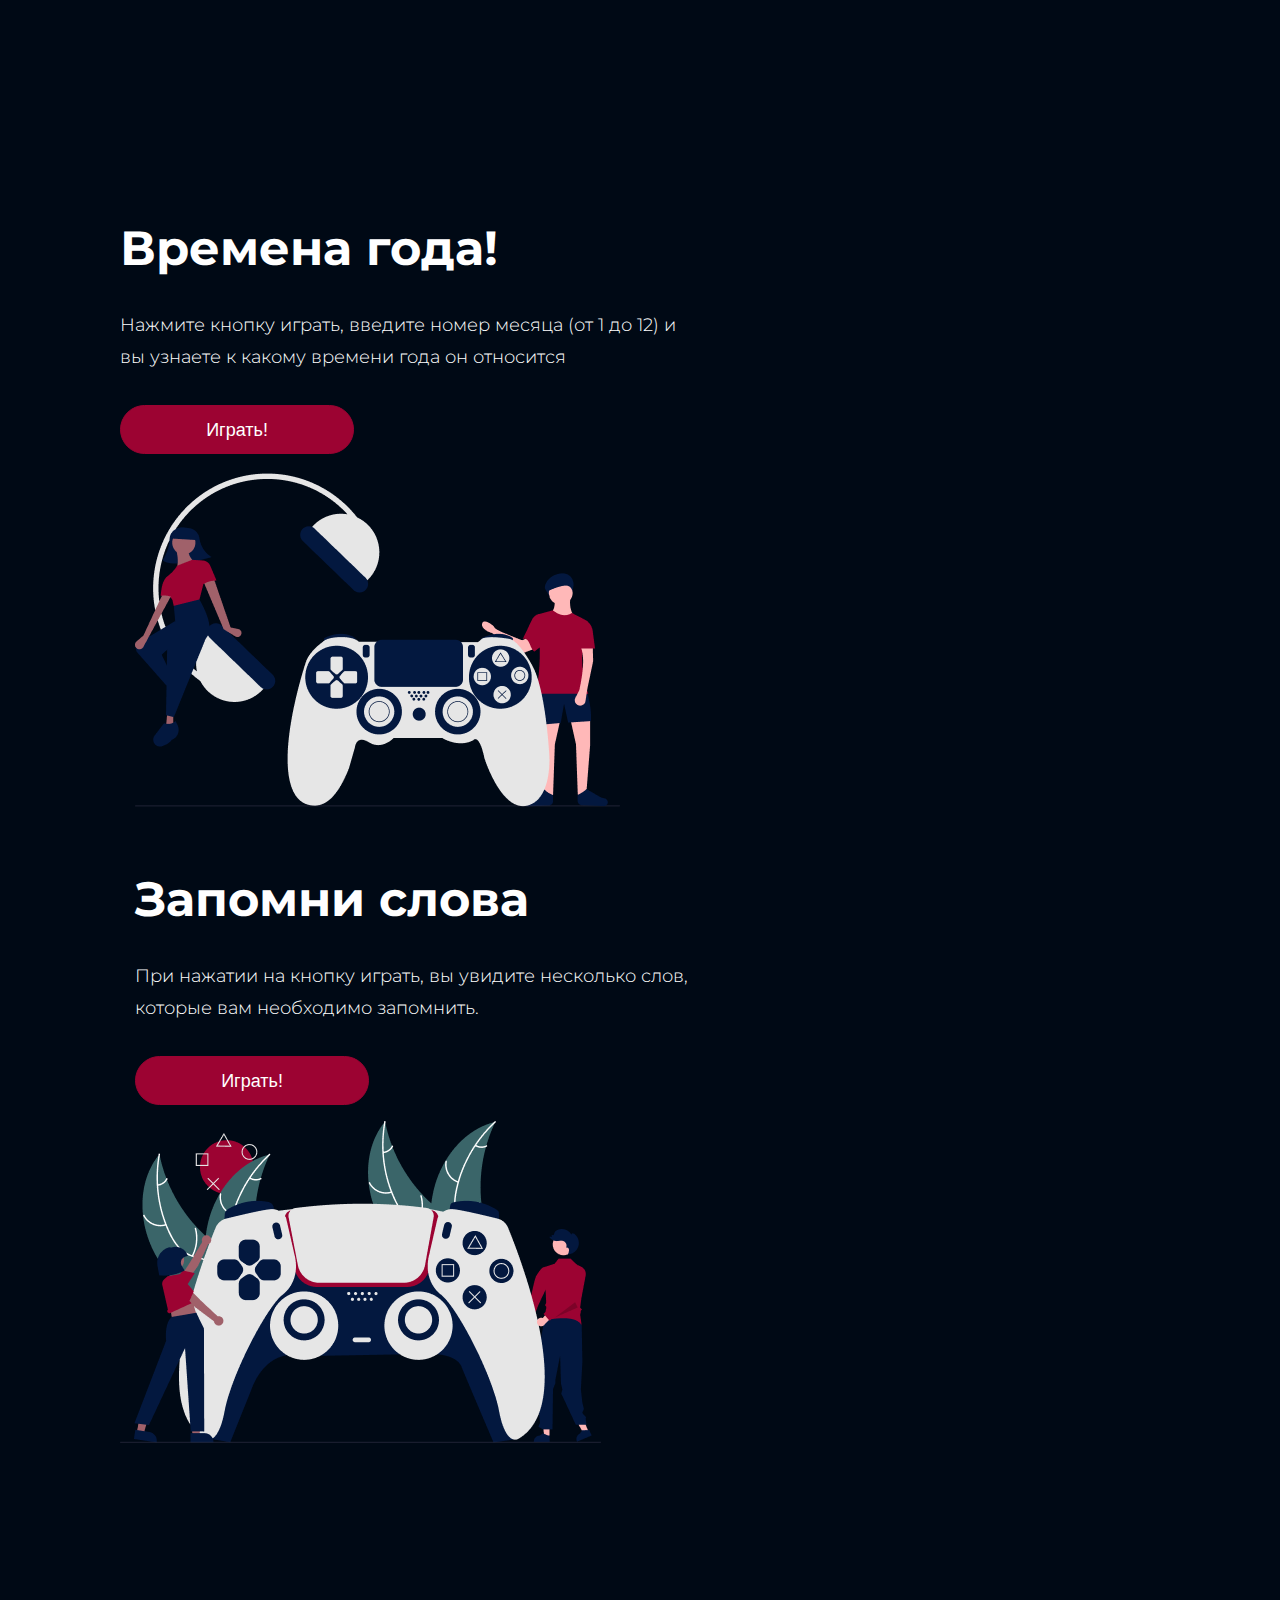
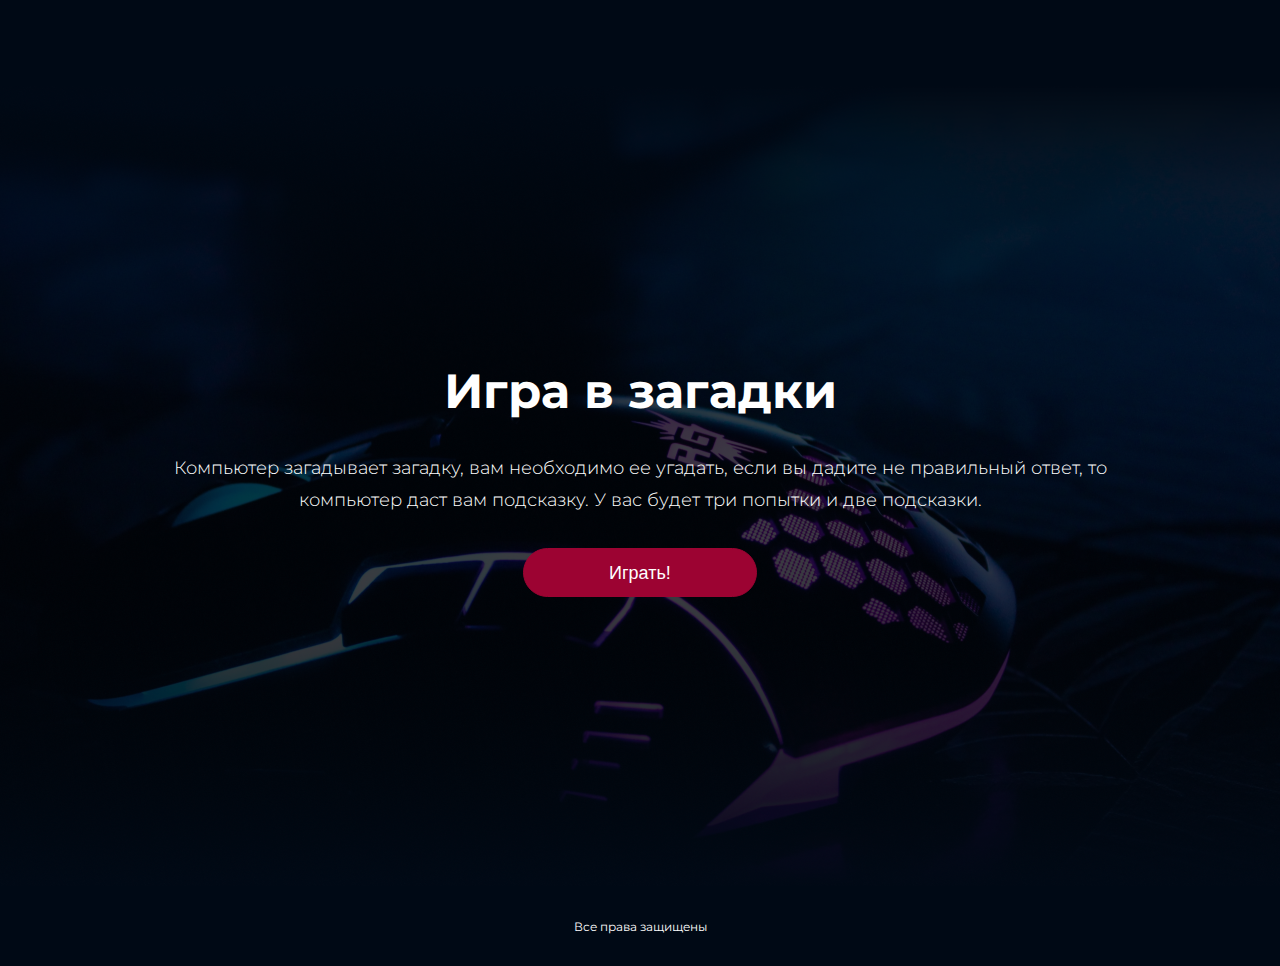
==== commit 0199cf4f: "Исправления button" ====
--- a/index.html
+++ b/index.html
@@ -40,7 +40,7 @@
         </div>
         <div class="game_content img3">
             <div class="game_name">Игра 3</div>
-            <a class="game_image" href="#"><picture>
+            <a class="game_image" href="#puzzles"><picture>
                 <source srcset="images/mgame3.png" media="(max-width: 700px)" alt="Игра 3">
                 <img src="images/game3.png" alt="Игра 3">
             </picture></a>
@@ -52,7 +52,7 @@
             <h1 class="seasons_text_title"> Времена года! </h1>
             <p class="seasons_text_discription"> Нажмите кнопку играть, введите номер месяца (от 1 до 12) и вы узнаете к какому времени года он относится </p>
             <button type="submit" class="seasons_text_button" onclick="seasons()">
-                <a class="seasons_text_button_link" >Играть!</a>
+                <p class="seasons_text_button_link" >Играть!</p>
             </button>
         </div>
         <div class="seasons_image">
@@ -73,11 +73,25 @@
         <div class="words_text">
             <h1 class="words_text_title"> Запомни слова </h1>
             <p class="words_text_discription"> При нажатии на кнопку играть, вы увидите несколько слов, которые вам необходимо запомнить. </p>
-            <button type="submit" class="words_text_button">
-                <a class="words_text_button_link" >Играть!</a>
+            <button type="submit" class="words_text_button" onclick="words()">
+                <p class="words_text_button_link" >Играть!</p>
             </button>
         </div>
     </div>
-    <script src="seasons.js"></script> 
+    <div class="puzzles center">
+        <a name="puzzles"></a>
+        <div class="puzzles_text">
+            <h1 class="puzzles_text_title">Игра в загадки</h1>
+            <p class="puzzles_text_discription">Компьютер загадывает загадку, вам необходимо ее угадать, если вы дадите не правильный ответ, то компьютер даст вам подсказку. У вас будет три попытки и две подсказки.</p>
+            <button type="submit" class="puzzles_text_button" onclick="words()">
+                <p class="puzzles_text_button_link" >Играть!</p>
+            </button>
+        </div>
+    </div>
+    <footer class="footer center">
+        <p class="footer_text">Все права защищены</p>
+    </footer>
+    <script src="seasons.js"></script>
+    <script src="words.js"></script> 
 </body>
 </html>
--- a/style.css
+++ b/style.css
@@ -220,6 +220,75 @@
   justify-content: center;
 }
 
+.puzzles {
+  background-image: url(images/puzzlesback.png);
+  background-repeat: no-repeat;
+  background-position: center;
+  background-size: cover;
+  height: 800px;
+}
+.puzzles_text {
+  display: flex;
+  flex-direction: column;
+  align-items: center;
+  gap: 32px;
+  padding-top: 276px;
+}
+.puzzles_text_title {
+  color: #FFF;
+  text-align: center;
+  font-size: 48px;
+  font-style: normal;
+  font-weight: 700;
+  line-height: normal;
+}
+.puzzles_text_discription {
+  padding-left: 120px;
+  padding-right: 120px;
+  color: #FFF;
+  text-align: center;
+  font-size: 18px;
+  font-style: normal;
+  font-weight: 300;
+  line-height: 32px; /* 177.778% */
+}
+.puzzles_text_button {
+  border-radius: 30px;
+  background: #9C0332;
+  border: 1px solid #9C0332;
+  width: 234.063px;
+  height: 48.603px;
+  color: #FFF;
+  font-size: 18px;
+  font-style: normal;
+  font-weight: 400;
+  line-height: normal;
+}
+.puzzles_text_button_link {
+  color: #FFF;
+  text-decoration: none;
+  height: 48.603px;
+  cursor: url("images/cours.svg"), auto;
+  display: flex;
+  align-items: center;
+  justify-content: center;
+}
+
+.footer {
+  background-color: #000915;
+  height: 80px;
+  display: flex;
+  align-items: center;
+  justify-content: center;
+}
+.footer_text {
+  color: #FFF;
+  font-size: 12px;
+  font-style: normal;
+  font-weight: 400;
+  line-height: normal;
+}
+
 @media (max-width: 700px) {
   .top {
     background-image: url(images/mback.png);
@@ -368,4 +437,25 @@
     padding-left: 0px;
     padding-top: 48px;
   }
+  .puzzles_text {
+    padding-top: 54px;
+  }
+  .puzzles_text_title {
+    color: #FFF;
+    text-align: center;
+    font-size: 32px;
+    font-style: normal;
+    font-weight: 700;
+    line-height: normal;
+  }
+  .puzzles_text_discription {
+    padding-left: 16px;
+    padding-right: 16px;
+    color: #FFF;
+    text-align: center;
+    font-size: 14px;
+    font-style: normal;
+    font-weight: 300;
+    line-height: 22px; /* 157.143% */
+  }
 }/*# sourceMappingURL=style.css.map */